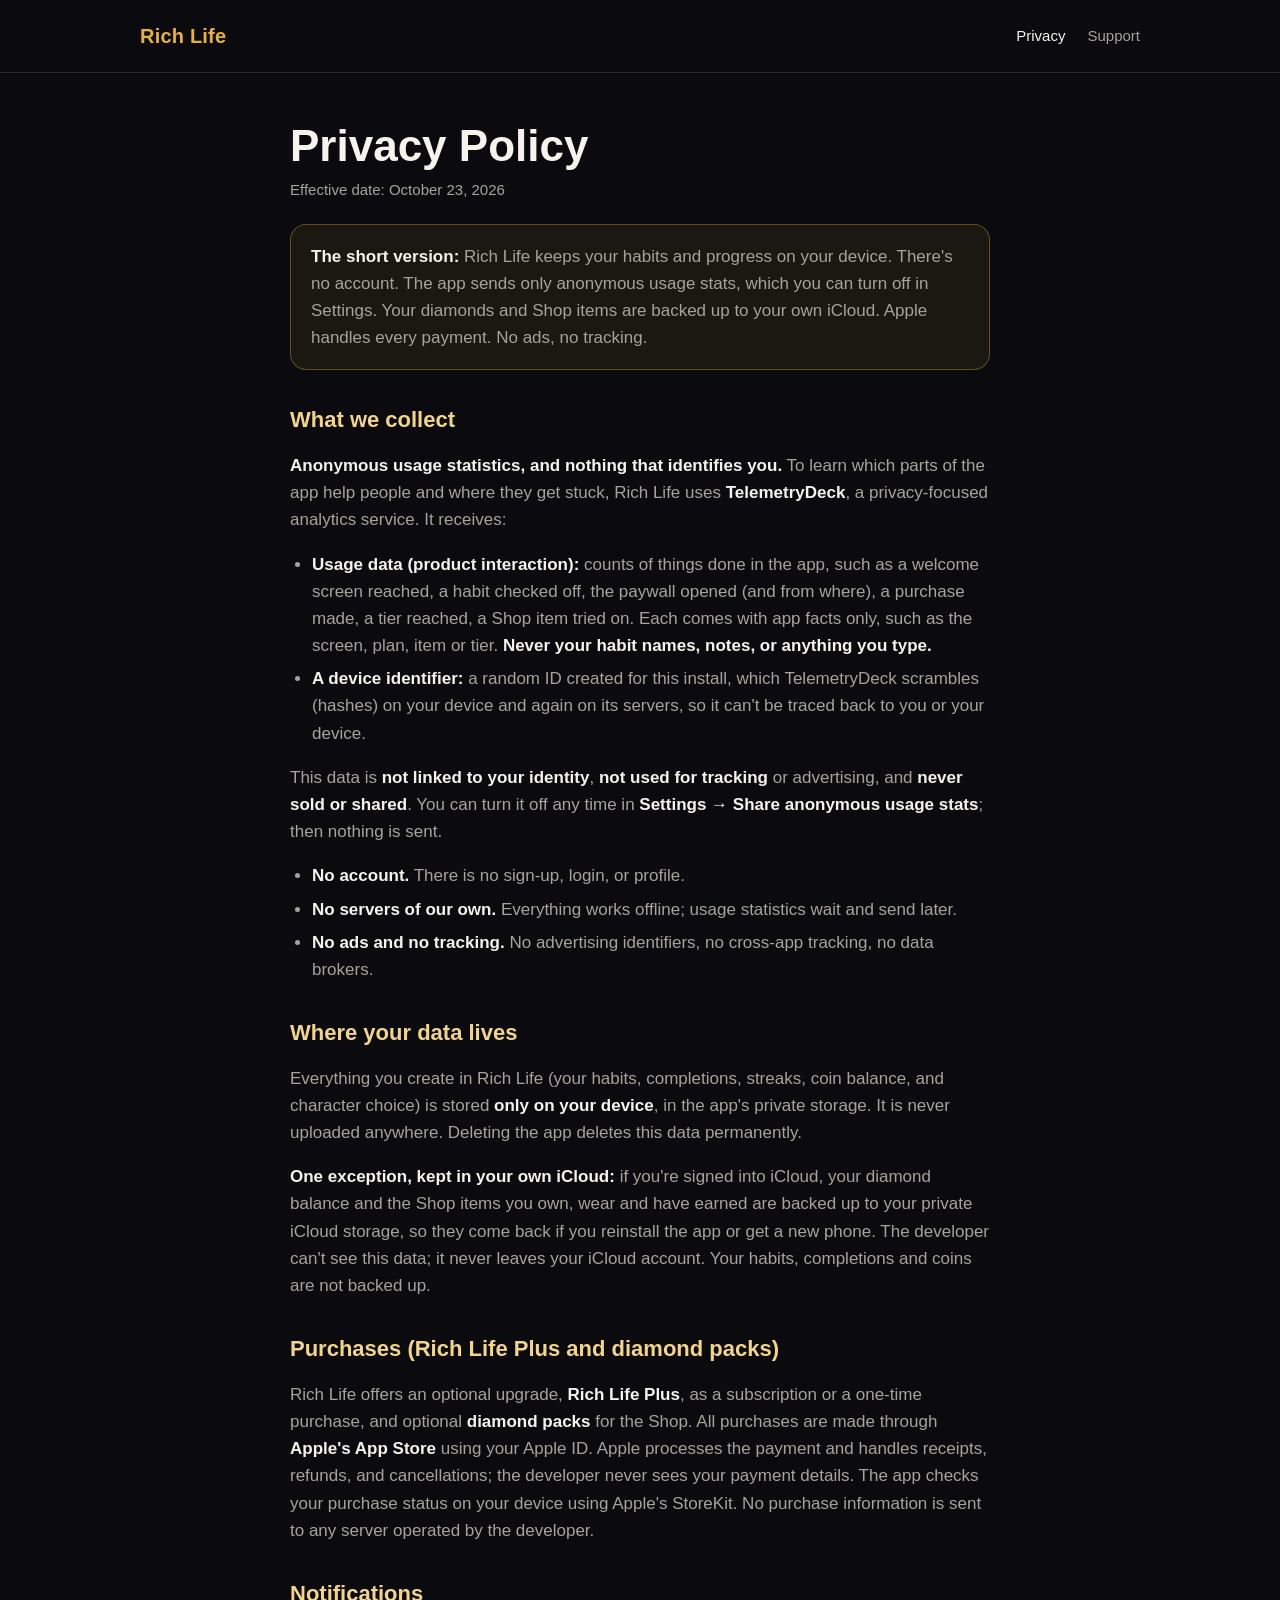
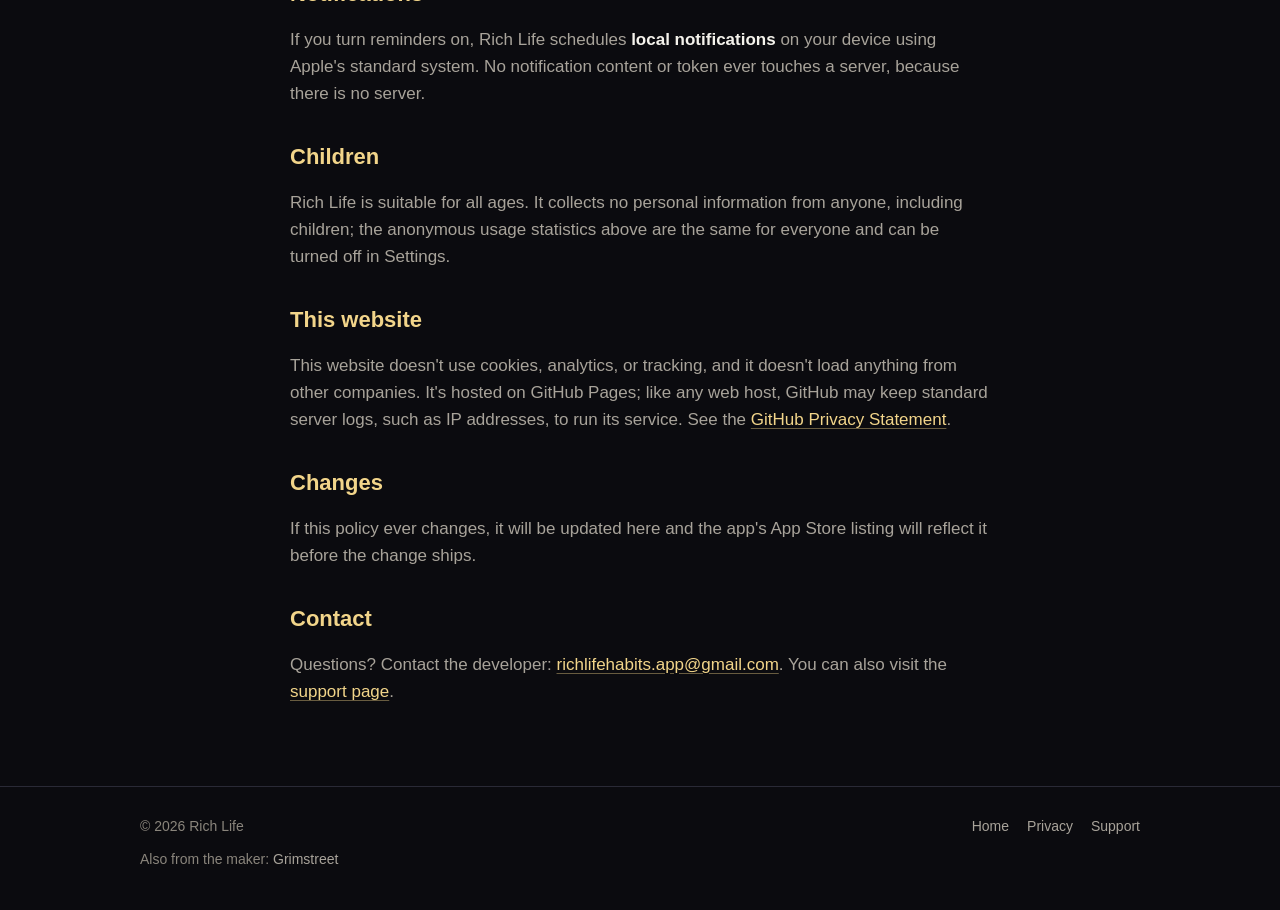
==== privacy.html @ 3d37120f "Rich Life website: home, privacy, and support pages Plain HTML and CSS for GitHub Pages: no JavaScri" ====
<!doctype html>
<html lang="en">
<head>
  <meta charset="utf-8">
  <meta name="viewport" content="width=device-width, initial-scale=1">
  <title>Privacy Policy — Rich Life</title>
  <meta name="description" content="Rich Life keeps your habits on your device. No account, no ads, no tracking. Anonymous usage stats only, and you can turn them off.">
  <meta name="color-scheme" content="dark">
  <meta name="theme-color" content="#0b0b0f">
  <link rel="stylesheet" href="styles.css">
</head>
<body>
  <a class="skip-link" href="#main">Skip to content</a>

  <header class="site-header">
    <div class="wrap">
      <a class="brand" href="./" aria-label="Rich Life home">Rich Life</a>
      <nav class="site-nav" aria-label="Main">
        <a href="privacy.html" aria-current="page">Privacy</a>
        <a href="support.html">Support</a>
      </nav>
    </div>
  </header>

  <main id="main" class="doc">
    <div class="wrap narrow">
      <h1>Privacy Policy</h1>
      <p class="meta">Effective date: October 23, 2026</p>

      <div class="summary">
        <p><strong>The short version:</strong> Rich Life keeps your habits and progress on your device. There's no account. The app sends only anonymous usage stats, which you can turn off in Settings. Your diamonds and Shop items are backed up to your own iCloud. Apple handles every payment. No ads, no tracking.</p>
      </div>

      <h2>What we collect</h2>
      <p><strong>Anonymous usage statistics, and nothing that identifies you.</strong> To learn which parts of the app help people and where they get stuck, Rich Life uses <strong>TelemetryDeck</strong>, a privacy-focused analytics service. It receives:</p>
      <ul>
        <li><strong>Usage data (product interaction):</strong> counts of things done in the app, such as a welcome screen reached, a habit checked off, the paywall opened (and from where), a purchase made, a tier reached, a Shop item tried on. Each comes with app facts only, such as the screen, plan, item or tier. <strong>Never your habit names, notes, or anything you type.</strong></li>
        <li><strong>A device identifier:</strong> a random ID created for this install, which TelemetryDeck scrambles (hashes) on your device and again on its servers, so it can't be traced back to you or your device.</li>
      </ul>
      <p>This data is <strong>not linked to your identity</strong>, <strong>not used for tracking</strong> or advertising, and <strong>never sold or shared</strong>. You can turn it off any time in <strong>Settings → Share anonymous usage stats</strong>; then nothing is sent.</p>
      <ul>
        <li><strong>No account.</strong> There is no sign-up, login, or profile.</li>
        <li><strong>No servers of our own.</strong> Everything works offline; usage statistics wait and send later.</li>
        <li><strong>No ads and no tracking.</strong> No advertising identifiers, no cross-app tracking, no data brokers.</li>
      </ul>

      <h2>Where your data lives</h2>
      <p>Everything you create in Rich Life (your habits, completions, streaks, coin balance, and character choice) is stored <strong>only on your device</strong>, in the app's private storage. It is never uploaded anywhere. Deleting the app deletes this data permanently.</p>
      <p><strong>One exception, kept in your own iCloud:</strong> if you're signed into iCloud, your diamond balance and the Shop items you own, wear and have earned are backed up to your private iCloud storage, so they come back if you reinstall the app or get a new phone. The developer can't see this data; it never leaves your iCloud account. Your habits, completions and coins are not backed up.</p>

      <h2>Purchases (Rich Life Plus and diamond packs)</h2>
      <p>Rich Life offers an optional upgrade, <strong>Rich Life Plus</strong>, as a subscription or a one-time purchase, and optional <strong>diamond packs</strong> for the Shop. All purchases are made through <strong>Apple's App Store</strong> using your Apple ID. Apple processes the payment and handles receipts, refunds, and cancellations; the developer never sees your payment details. The app checks your purchase status on your device using Apple's StoreKit. No purchase information is sent to any server operated by the developer.</p>

      <h2>Notifications</h2>
      <p>If you turn reminders on, Rich Life schedules <strong>local notifications</strong> on your device using Apple's standard system. No notification content or token ever touches a server, because there is no server.</p>

      <h2>Children</h2>
      <p>Rich Life is suitable for all ages. It collects no personal information from anyone, including children; the anonymous usage statistics above are the same for everyone and can be turned off in Settings.</p>

      <h2>This website</h2>
      <p>This website doesn't use cookies, analytics, or tracking, and it doesn't load anything from other companies. It's hosted on GitHub Pages; like any web host, GitHub may keep standard server logs, such as IP addresses, to run its service. See the <a href="https://docs.github.com/en/site-policy/privacy-policies/github-general-privacy-statement">GitHub Privacy Statement</a>.</p>

      <h2>Changes</h2>
      <p>If this policy ever changes, it will be updated here and the app's App Store listing will reflect it before the change ships.</p>

      <h2>Contact</h2>
      <p>Questions? Contact the developer: <a href="mailto:richlifehabits.app@gmail.com">richlifehabits.app@gmail.com</a>. You can also visit the <a href="support.html">support page</a>.</p>
    </div>
  </main>

  <footer class="site-footer">
    <div class="wrap">
      <span>© 2026 Rich Life</span>
      <nav aria-label="Footer">
        <a href="./">Home</a>
        <a href="privacy.html">Privacy</a>
        <a href="support.html">Support</a>
      </nav>
      <p class="maker">Also from the maker: <a href="https://grimstreetgym.com">Grimstreet</a></p>
    </div>
  </footer>
</body>
</html>
---- styles.css ----
/*
  Rich Life — site styles.
  Mirrors the app's design system: a near-black canvas, raised cards with hairline borders,
  and warm gold for accents (emerald, sparingly, for "going up").
  No web fonts or external files: the site makes no third-party requests.
*/

:root {
  --ink: #0b0b0f;
  --ink-raised: #15151c;
  --card: #1a1a22;
  --inset: #1e1e27;
  --hairline: #2a2a36;
  --text: #f5f3ec;
  --text-2: #a8a39a;
  --text-3: #8a857c;
  --gold: #e8b23a;
  --gold-soft: #f2d58a;
  --gold-deep: #b07a18;
  --emerald: #1fb67a;
  --wealth: linear-gradient(90deg, var(--emerald), var(--gold));
  --gold-text: linear-gradient(180deg, #fbe6a6, var(--gold) 55%, var(--gold-deep));
  --radius: 22px;
  --font: -apple-system, BlinkMacSystemFont, "Segoe UI", Roboto, Helvetica, Arial, sans-serif;
  --font-rounded: ui-rounded, "SF Pro Rounded", -apple-system, BlinkMacSystemFont, "Segoe UI", Roboto, sans-serif;
}

*,
*::before,
*::after {
  box-sizing: border-box;
}

html {
  color-scheme: dark;
  -webkit-text-size-adjust: 100%;
  text-size-adjust: 100%;
}

body {
  margin: 0;
  background: var(--ink);
  color: var(--text);
  font: 17px/1.6 var(--font);
  -webkit-font-smoothing: antialiased;
}

a {
  color: var(--gold-soft);
  text-decoration-color: rgba(242, 213, 138, 0.4);
  text-underline-offset: 3px;
}

a:hover {
  text-decoration-color: currentColor;
}

:focus-visible {
  outline: 2px solid var(--gold);
  outline-offset: 3px;
  border-radius: 6px;
}

.skip-link {
  position: absolute;
  left: -9999px;
}

.skip-link:focus {
  left: 16px;
  top: 12px;
  z-index: 10;
  padding: 8px 14px;
  background: var(--card);
  border-radius: 999px;
}

.wrap {
  width: 100%;
  max-width: 1040px;
  margin: 0 auto;
  padding: 0 20px;
}

.wrap.narrow {
  max-width: 740px;
}

/* ---------- Header ---------- */

.site-header {
  padding: 18px 0;
  border-bottom: 1px solid var(--hairline);
}

.site-header .wrap {
  display: flex;
  align-items: center;
  justify-content: space-between;
  gap: 16px;
}

.brand {
  font: 800 20px/1 var(--font-rounded);
  letter-spacing: 0.01em;
  color: var(--gold);
  text-decoration: none;
}

.site-nav {
  display: flex;
  gap: 22px;
}

.site-nav a {
  color: var(--text-2);
  text-decoration: none;
  font-size: 15px;
  font-weight: 500;
  padding: 6px 0;
}

.site-nav a:hover,
.site-nav a[aria-current="page"] {
  color: var(--text);
}

/* ---------- Home ---------- */

.hero {
  padding: 72px 0 56px;
  text-align: center;
  background: radial-gradient(60% 70% at 50% 0%, rgba(232, 178, 58, 0.16), transparent 70%);
}

.hero h1 {
  margin: 0 0 14px;
  font: 800 clamp(44px, 9vw, 76px)/1.05 var(--font-rounded);
  letter-spacing: -0.02em;
  background: var(--gold-text);
  -webkit-background-clip: text;
  background-clip: text;
  color: transparent;
}

.lead {
  max-width: 620px;
  margin: 0 auto 26px;
  font-size: clamp(18px, 2.6vw, 21px);
  color: var(--text-2);
}

.lead strong {
  color: var(--text);
  font-weight: 600;
}

.badges {
  display: flex;
  flex-wrap: wrap;
  justify-content: center;
  gap: 10px;
}

.pill {
  display: inline-flex;
  align-items: center;
  gap: 8px;
  padding: 7px 14px;
  border: 1px solid var(--hairline);
  border-radius: 999px;
  background: var(--ink-raised);
  color: var(--text-2);
  font-size: 14px;
}

.dot {
  width: 8px;
  height: 8px;
  border-radius: 50%;
  background: var(--gold);
  box-shadow: 0 0 10px rgba(232, 178, 58, 0.8);
}

.section {
  padding: 44px 0;
}

.section-title {
  margin: 0 0 8px;
  font: 700 clamp(26px, 4vw, 34px)/1.2 var(--font-rounded);
  text-align: center;
}

.section-sub {
  max-width: 620px;
  margin: 0 auto 28px;
  color: var(--text-2);
  text-align: center;
}

.grid {
  display: grid;
  grid-template-columns: repeat(auto-fit, minmax(260px, 1fr));
  gap: 16px;
}

.card {
  padding: 24px;
  border: 1px solid var(--hairline);
  border-radius: var(--radius);
  background: var(--card);
}

.card h3 {
  margin: 14px 0 6px;
  font-size: 19px;
}

.card p {
  margin: 0;
  color: var(--text-2);
}

.icon-tile {
  display: grid;
  place-items: center;
  width: 44px;
  height: 44px;
  border-radius: 13px;
  background: rgba(232, 178, 58, 0.14);
}

.icon-tile svg {
  width: 24px;
  height: 24px;
  fill: none;
  stroke: var(--gold);
  stroke-width: 2;
  stroke-linecap: round;
  stroke-linejoin: round;
}

.icon-tile.up {
  background: rgba(31, 182, 122, 0.14);
}

.icon-tile.up svg {
  stroke: var(--emerald);
}

/* The 16-level climb */

.climb {
  display: grid;
  grid-template-columns: repeat(auto-fit, minmax(150px, 1fr));
  gap: 10px;
  margin: 0;
  padding: 0;
  list-style: none;
  counter-reset: tier -1;
}

.climb li {
  counter-increment: tier;
  padding: 12px 14px;
  border: 1px solid var(--hairline);
  border-radius: 14px;
  background: var(--ink-raised);
  font-weight: 600;
}

.climb li::before {
  content: "Tier " counter(tier);
  display: block;
  color: var(--text-3);
  font-size: 13px;
  font-weight: 500;
}

.climb li:last-child {
  border-color: rgba(232, 178, 58, 0.55);
  color: var(--gold-soft);
}

.bar {
  height: 6px;
  margin: 22px 0 0;
  border-radius: 999px;
  background: var(--wealth);
}

/* Plus */

.plus {
  padding: 32px 28px;
  border: 1px solid rgba(232, 178, 58, 0.45);
  border-radius: var(--radius);
  background: linear-gradient(180deg, rgba(232, 178, 58, 0.12), var(--card) 60%);
}

.plus .section-title,
.plus .section-sub {
  text-align: left;
  margin-left: 0;
}

.checklist {
  display: grid;
  grid-template-columns: repeat(auto-fit, minmax(240px, 1fr));
  gap: 10px 24px;
  margin: 0 0 20px;
  padding: 0;
  list-style: none;
}

.checklist li {
  position: relative;
  padding-left: 28px;
}

.checklist li::before {
  content: "";
  position: absolute;
  left: 2px;
  top: 6px;
  width: 14px;
  height: 8px;
  border-left: 2.5px solid var(--gold);
  border-bottom: 2.5px solid var(--gold);
  transform: rotate(-45deg);
}

.fine {
  margin: 0;
  color: var(--text-3);
  font-size: 15px;
}

.promise .card {
  max-width: 740px;
  margin: 0 auto;
  text-align: center;
}

.promise .icon-tile {
  margin: 0 auto;
}

.promise h2 {
  margin: 14px 0 8px;
  font: 700 24px/1.25 var(--font-rounded);
}

.promise p {
  margin: 0 0 14px;
}

.text-link {
  font-weight: 600;
}

/* ---------- Documents (privacy, support) ---------- */

.doc {
  padding: 48px 0 64px;
}

.doc h1 {
  margin: 0 0 6px;
  font: 800 clamp(32px, 6vw, 44px)/1.15 var(--font-rounded);
}

.doc h2 {
  margin: 36px 0 10px;
  font: 700 22px/1.3 var(--font-rounded);
  color: var(--gold-soft);
}

.doc p,
.doc li {
  color: var(--text-2);
}

.doc strong {
  color: var(--text);
}

.doc ul,
.doc ol {
  padding-left: 22px;
}

.doc li {
  margin: 6px 0;
}

.meta {
  margin: 0 0 22px;
  color: var(--text-3);
  font-size: 15px;
}

.summary {
  padding: 18px 20px;
  border: 1px solid rgba(232, 178, 58, 0.35);
  border-radius: 16px;
  background: rgba(232, 178, 58, 0.07);
}

.summary p {
  margin: 0;
}

.faq {
  display: grid;
  gap: 10px;
}

.faq details {
  border: 1px solid var(--hairline);
  border-radius: 16px;
  background: var(--card);
}

.faq summary {
  cursor: pointer;
  padding: 16px 20px;
  color: var(--text);
  font-weight: 600;
  list-style: none;
}

.faq summary::-webkit-details-marker {
  display: none;
}

.faq summary::after {
  content: "+";
  float: right;
  color: var(--gold);
  font-weight: 700;
}

.faq details[open] summary::after {
  content: "\2013";
}

.answer {
  padding: 0 20px 14px;
}

.answer p:first-child {
  margin-top: 0;
}

.contact-card {
  margin-top: 28px;
  text-align: center;
}

.contact-card h2 {
  margin-top: 0;
}

.contact-card p {
  margin: 0 0 16px;
}

.button {
  display: inline-block;
  padding: 12px 22px;
  border-radius: 14px;
  background: var(--gold);
  color: #1a1306;
  font-weight: 700;
  text-decoration: none;
}

.button:hover {
  background: var(--gold-soft);
}

/* ---------- Footer ---------- */

.site-footer {
  padding: 28px 0 40px;
  border-top: 1px solid var(--hairline);
  color: var(--text-3);
  font-size: 14px;
}

.site-footer .wrap {
  display: flex;
  flex-wrap: wrap;
  align-items: center;
  justify-content: space-between;
  gap: 10px 20px;
}

.site-footer nav {
  display: flex;
  gap: 18px;
}

.site-footer a {
  color: var(--text-2);
  text-decoration: none;
}

.site-footer a:hover {
  color: var(--text);
}

.maker {
  flex-basis: 100%;
  margin: 0;
}

@media (max-width: 520px) {
  .hero {
    padding: 48px 0 40px;
  }

  .site-nav {
    gap: 16px;
  }

  .plus {
    padding: 26px 20px;
  }
}
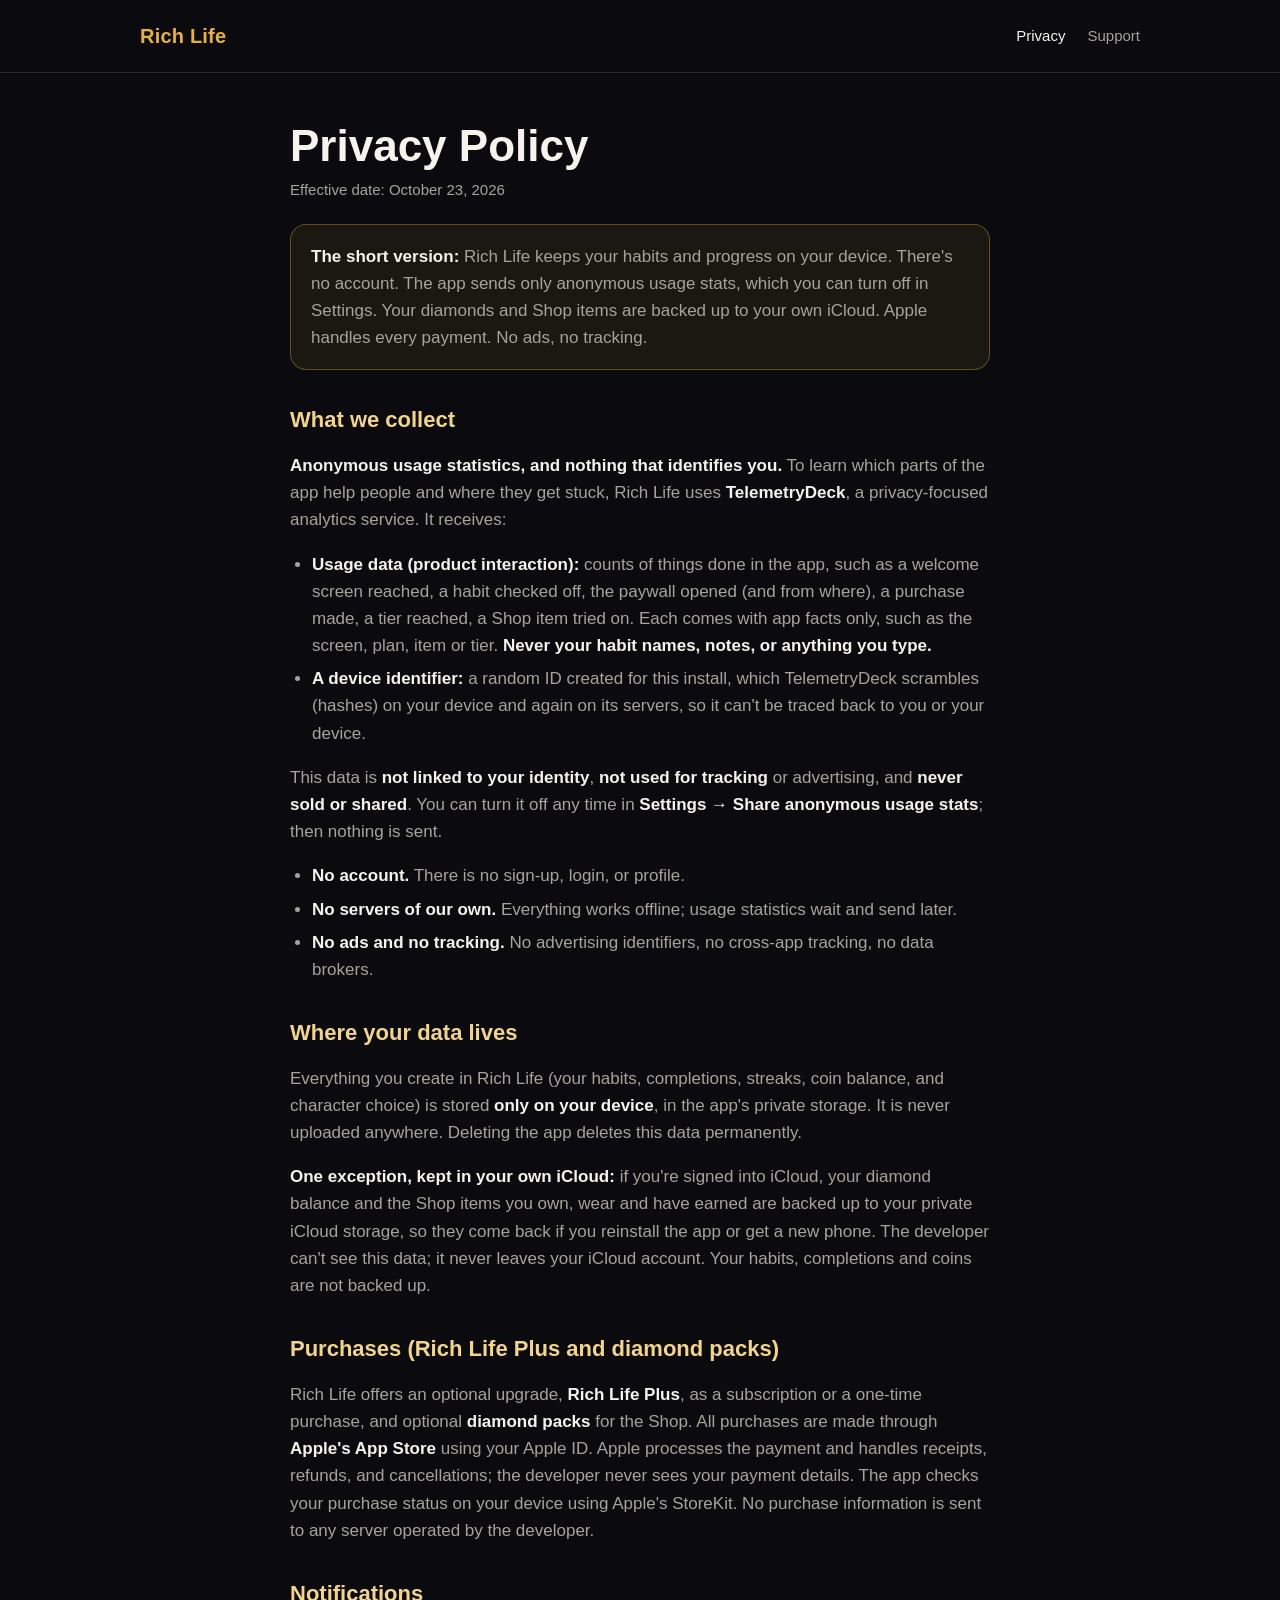
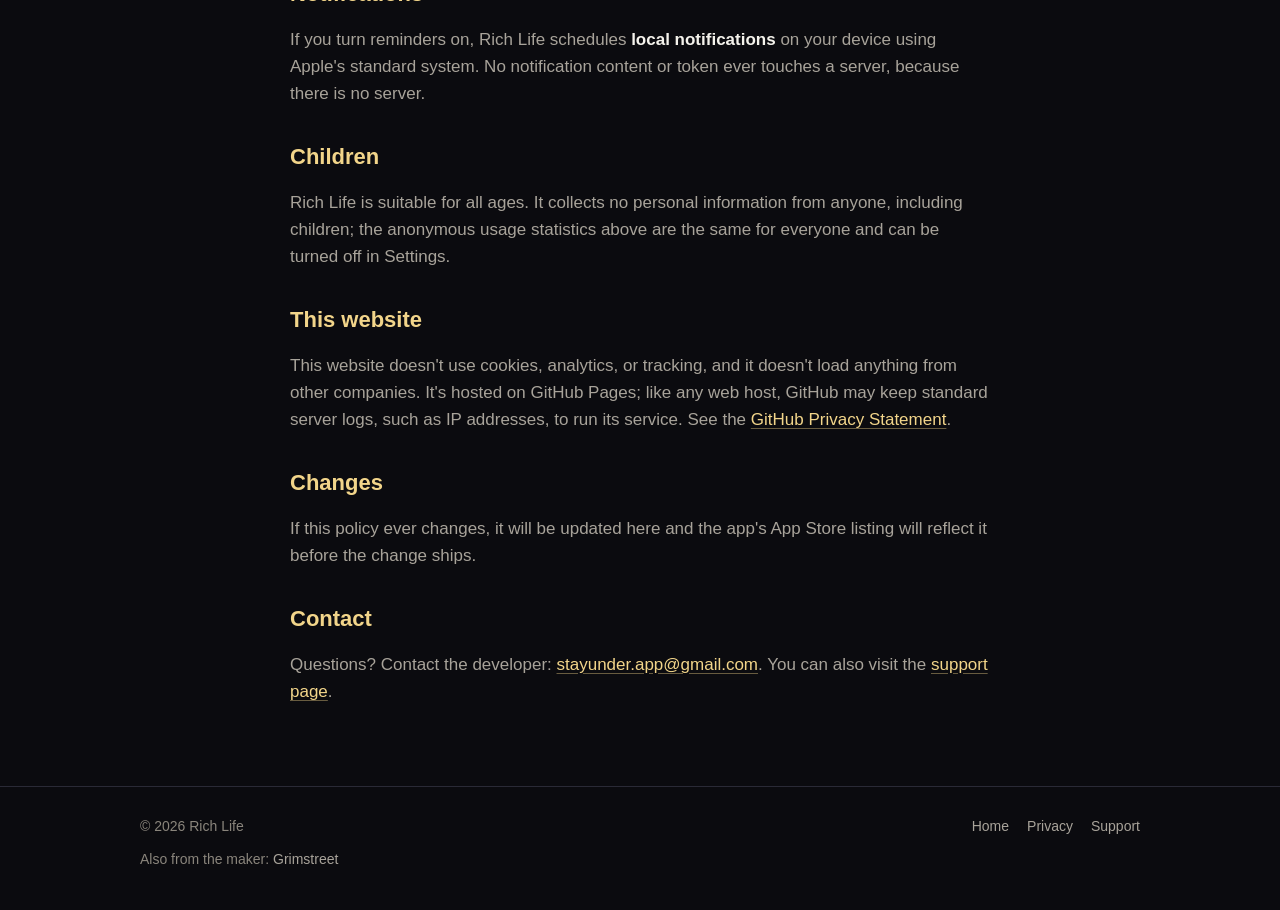
==== commit 7768cbf7: "Support email: stayunder.app@gmail.com Co-Authored-By: Claude Opus 5.5 <noreply@anthropic.com>" ====
--- a/privacy.html
+++ b/privacy.html
@@ -64,7 +64,7 @@
       <p>If this policy ever changes, it will be updated here and the app's App Store listing will reflect it before the change ships.</p>
 
       <h2>Contact</h2>
-      <p>Questions? Contact the developer: <a href="mailto:richlifehabits.app@gmail.com">richlifehabits.app@gmail.com</a>. You can also visit the <a href="support.html">support page</a>.</p>
+      <p>Questions? Contact the developer: <a href="mailto:stayunder.app@gmail.com">stayunder.app@gmail.com</a>. You can also visit the <a href="support.html">support page</a>.</p>
     </div>
   </main>
 
